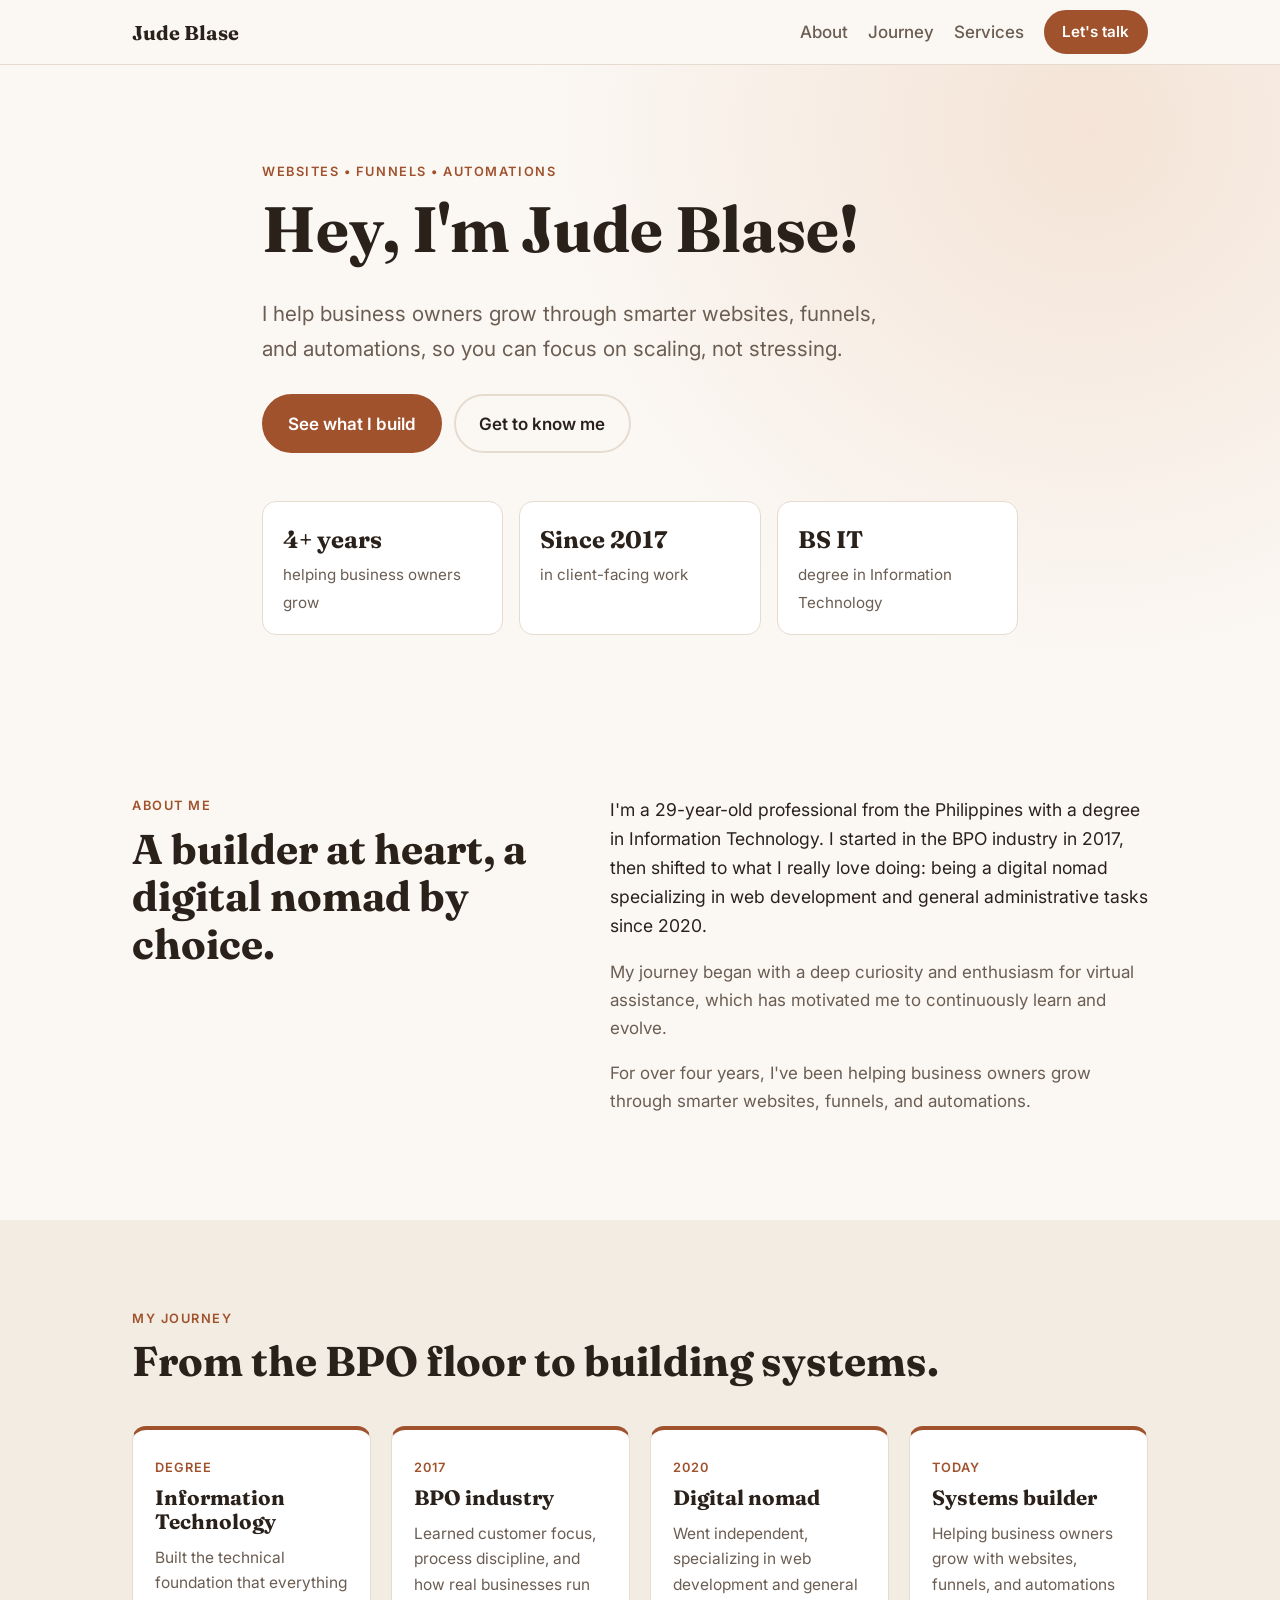
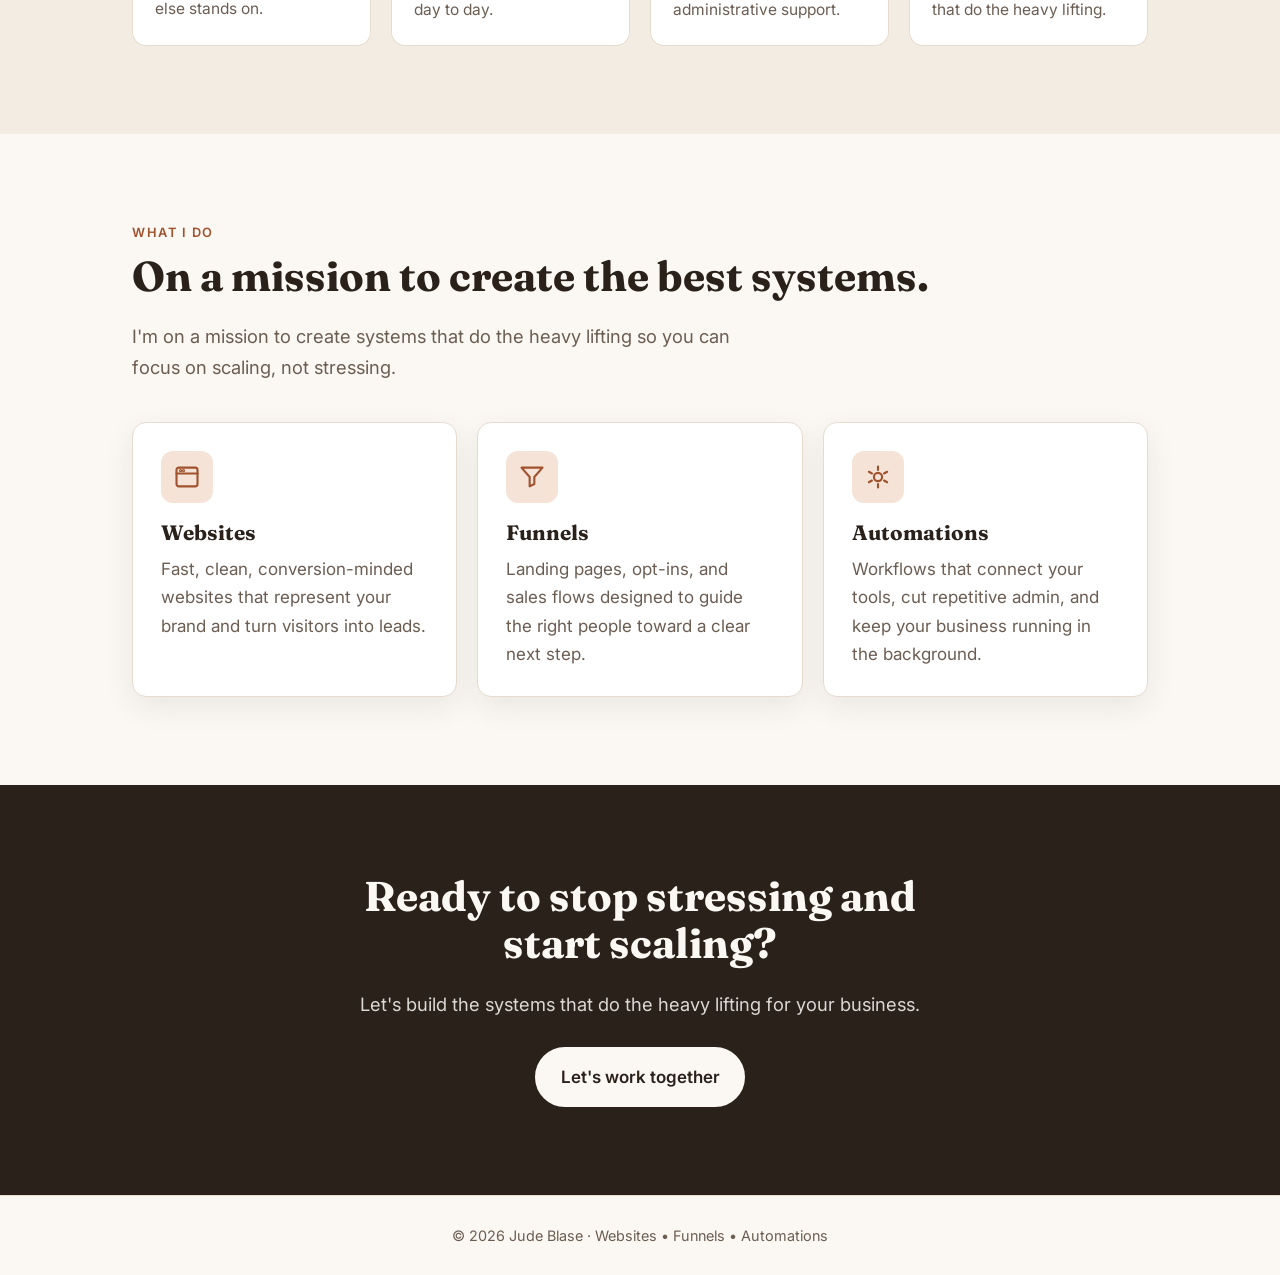
==== index.html @ 0bd10573 "Add Jude Blase portfolio page with intro, journey, and services Co-Authored-By: Claude Opus 5.5 <nor" ====
<!doctype html>
<html lang="en">
<head>
  <meta charset="utf-8">
  <meta name="viewport" content="width=device-width, initial-scale=1">
  <title>Jude Blase | Websites, Funnels & Automations</title>
  <meta name="description" content="Jude Blase is a web developer and virtual assistant from the Philippines who helps business owners grow through smarter websites, funnels, and automations.">
  <link rel="preconnect" href="https://fonts.googleapis.com">
  <link rel="preconnect" href="https://fonts.gstatic.com" crossorigin>
  <link href="https://fonts.googleapis.com/css2?family=Fraunces:opsz,wght@9..144,600;9..144,700&family=Inter:wght@400;500;600&display=swap" rel="stylesheet">
  <link rel="stylesheet" href="styles.css">
</head>
<body>
  <header class="site-header">
    <div class="container nav">
      <a class="brand" href="#top">Jude Blase</a>
      <nav aria-label="Main">
        <ul class="nav-links">
          <li><a href="#about">About</a></li>
          <li><a href="#journey">Journey</a></li>
          <li><a href="#services">Services</a></li>
          <li><a class="btn btn-small" href="#contact">Let's talk</a></li>
        </ul>
      </nav>
    </div>
  </header>

  <main id="top">
    <section class="hero">
      <div class="container hero-inner">
        <p class="eyebrow">Websites • Funnels • Automations</p>
        <h1>Hey, I'm Jude Blase!</h1>
        <p class="lede">
          I help business owners grow through smarter websites, funnels, and automations,
          so you can focus on scaling, not stressing.
        </p>
        <div class="hero-actions">
          <a class="btn" href="#services">See what I build</a>
          <a class="btn btn-ghost" href="#about">Get to know me</a>
        </div>
        <ul class="stats" aria-label="Highlights">
          <li><strong>4+ years</strong><span>helping business owners grow</span></li>
          <li><strong>Since 2017</strong><span>in client-facing work</span></li>
          <li><strong>BS IT</strong><span>degree in Information Technology</span></li>
        </ul>
      </div>
    </section>

    <section id="about" class="section">
      <div class="container two-col">
        <div>
          <p class="eyebrow">About me</p>
          <h2>A builder at heart, a digital nomad by choice.</h2>
        </div>
        <div class="prose">
          <p>
            I'm a 29-year-old professional from the Philippines with a degree in Information Technology.
            I started in the BPO industry in 2017, then shifted to what I really love doing: being a
            digital nomad specializing in web development and general administrative tasks since 2020.
          </p>
          <p>
            My journey began with a deep curiosity and enthusiasm for virtual assistance, which has
            motivated me to continuously learn and evolve.
          </p>
          <p>
            For over four years, I've been helping business owners grow through smarter websites,
            funnels, and automations.
          </p>
        </div>
      </div>
    </section>

    <section id="journey" class="section section-alt">
      <div class="container">
        <p class="eyebrow">My journey</p>
        <h2>From the BPO floor to building systems.</h2>
        <ol class="timeline">
          <li>
            <span class="year">Degree</span>
            <h3>Information Technology</h3>
            <p>Built the technical foundation that everything else stands on.</p>
          </li>
          <li>
            <span class="year">2017</span>
            <h3>BPO industry</h3>
            <p>Learned customer focus, process discipline, and how real businesses run day to day.</p>
          </li>
          <li>
            <span class="year">2020</span>
            <h3>Digital nomad</h3>
            <p>Went independent, specializing in web development and general administrative support.</p>
          </li>
          <li>
            <span class="year">Today</span>
            <h3>Systems builder</h3>
            <p>Helping business owners grow with websites, funnels, and automations that do the heavy lifting.</p>
          </li>
        </ol>
      </div>
    </section>

    <section id="services" class="section">
      <div class="container">
        <p class="eyebrow">What I do</p>
        <h2>On a mission to create the best systems.</h2>
        <p class="section-lede">
          I'm on a mission to create systems that do the heavy lifting so you can focus on scaling, not stressing.
        </p>
        <div class="cards">
          <article class="card">
            <div class="card-icon" aria-hidden="true">
              <svg viewBox="0 0 24 24" width="28" height="28" fill="none" stroke="currentColor" stroke-width="1.8" stroke-linecap="round" stroke-linejoin="round"><rect x="3" y="4" width="18" height="16" rx="2"/><path d="M3 9h18"/><circle cx="6.5" cy="6.5" r=".5"/><circle cx="9" cy="6.5" r=".5"/></svg>
            </div>
            <h3>Websites</h3>
            <p>Fast, clean, conversion-minded websites that represent your brand and turn visitors into leads.</p>
          </article>
          <article class="card">
            <div class="card-icon" aria-hidden="true">
              <svg viewBox="0 0 24 24" width="28" height="28" fill="none" stroke="currentColor" stroke-width="1.8" stroke-linecap="round" stroke-linejoin="round"><path d="M3 4h18l-7 8v6l-4 2v-8z"/></svg>
            </div>
            <h3>Funnels</h3>
            <p>Landing pages, opt-ins, and sales flows designed to guide the right people toward a clear next step.</p>
          </article>
          <article class="card">
            <div class="card-icon" aria-hidden="true">
              <svg viewBox="0 0 24 24" width="28" height="28" fill="none" stroke="currentColor" stroke-width="1.8" stroke-linecap="round" stroke-linejoin="round"><path d="M12 3v3M12 18v3M4.2 7.5l2.6 1.5M17.2 15l2.6 1.5M4.2 16.5l2.6-1.5M17.2 9l2.6-1.5"/><circle cx="12" cy="12" r="3.5"/></svg>
            </div>
            <h3>Automations</h3>
            <p>Workflows that connect your tools, cut repetitive admin, and keep your business running in the background.</p>
          </article>
        </div>
      </div>
    </section>

    <section id="contact" class="section cta">
      <div class="container cta-inner">
        <h2>Ready to stop stressing and start scaling?</h2>
        <p>Let's build the systems that do the heavy lifting for your business.</p>
        <a class="btn btn-light" href="#top">Let's work together</a>
      </div>
    </section>
  </main>

  <footer class="site-footer">
    <div class="container">
      <p>&copy; <span id="year">2026</span> Jude Blase · Websites • Funnels • Automations</p>
    </div>
  </footer>

  <script>
    document.getElementById('year').textContent = new Date().getFullYear();
  </script>
</body>
</html>
---- styles.css ----
:root {
  --bg: #fbf8f4;
  --bg-alt: #f3ece3;
  --surface: #ffffff;
  --text: #2a211b;
  --muted: #6b5d52;
  --accent: #a0522d;
  --accent-strong: #7f3f20;
  --accent-soft: #f4e3d6;
  --border: #e6dbcf;
  --cta-bg: #2a211b;
  --cta-text: #fbf8f4;
  --radius: 14px;
  --shadow: 0 10px 30px rgba(42, 33, 27, 0.08);
}

@media (prefers-color-scheme: dark) {
  :root {
    --bg: #17120f;
    --bg-alt: #1f1914;
    --surface: #241d18;
    --text: #f3ebe3;
    --muted: #b8a89a;
    --accent: #e0915f;
    --accent-strong: #f0a676;
    --accent-soft: #3a2a20;
    --border: #3a2f27;
    --cta-bg: #2e231c;
    --cta-text: #f3ebe3;
    --shadow: 0 10px 30px rgba(0, 0, 0, 0.35);
  }
}

* { box-sizing: border-box; }

html { scroll-behavior: smooth; }

body {
  margin: 0;
  background: var(--bg);
  color: var(--text);
  font-family: "Inter", system-ui, -apple-system, "Segoe UI", sans-serif;
  font-size: 17px;
  line-height: 1.65;
}

h1, h2, h3 {
  font-family: "Fraunces", Georgia, serif;
  line-height: 1.15;
  margin: 0 0 0.5em;
}

h1 { font-size: clamp(2.4rem, 6vw, 4rem); }
h2 { font-size: clamp(1.8rem, 4vw, 2.6rem); }
h3 { font-size: 1.3rem; }

p { margin: 0 0 1em; }

a { color: var(--accent); }

.container {
  width: 100%;
  max-width: 1080px;
  margin: 0 auto;
  padding: 0 16px;
}

@media (min-width: 720px) {
  .container { padding: 0 32px; }
}

/* Header */
.site-header {
  position: sticky;
  top: 0;
  z-index: 10;
  background: color-mix(in srgb, var(--bg) 88%, transparent);
  backdrop-filter: blur(8px);
  border-bottom: 1px solid var(--border);
}

.nav {
  display: flex;
  align-items: center;
  justify-content: space-between;
  gap: 16px;
  min-height: 64px;
}

.brand {
  font-family: "Fraunces", Georgia, serif;
  font-weight: 700;
  font-size: 1.25rem;
  color: var(--text);
  text-decoration: none;
}

.nav-links {
  display: flex;
  align-items: center;
  gap: 20px;
  list-style: none;
  margin: 0;
  padding: 0;
}

.nav-links a:not(.btn) {
  color: var(--muted);
  text-decoration: none;
  font-weight: 500;
}

.nav-links a:not(.btn):hover { color: var(--text); }

@media (max-width: 640px) {
  .nav-links li:not(:last-child) { display: none; }
}

/* Buttons */
.btn {
  display: inline-block;
  padding: 0.8em 1.4em;
  border-radius: 999px;
  background: var(--accent);
  color: #fff;
  font-weight: 600;
  text-decoration: none;
  border: 2px solid var(--accent);
  transition: background 0.2s, border-color 0.2s, transform 0.2s;
}

.btn:hover {
  background: var(--accent-strong);
  border-color: var(--accent-strong);
  transform: translateY(-1px);
}

.btn-small { padding: 0.5em 1.1em; font-size: 0.95rem; }

.btn-ghost {
  background: transparent;
  color: var(--text);
  border-color: var(--border);
}

.btn-ghost:hover {
  background: var(--accent-soft);
  border-color: var(--accent);
}

.btn-light {
  background: var(--cta-text);
  color: var(--cta-bg);
  border-color: var(--cta-text);
}

.btn-light:hover {
  background: var(--accent);
  border-color: var(--accent);
  color: #fff;
}

/* Hero */
.hero {
  padding: 96px 0 72px;
  background:
    radial-gradient(circle at 85% 10%, var(--accent-soft), transparent 45%),
    var(--bg);
}

.hero-inner { max-width: 820px; }

.eyebrow {
  text-transform: uppercase;
  letter-spacing: 0.12em;
  font-size: 0.8rem;
  font-weight: 600;
  color: var(--accent);
  margin-bottom: 0.75em;
}

.lede {
  font-size: clamp(1.1rem, 2.4vw, 1.3rem);
  color: var(--muted);
  max-width: 640px;
}

.hero-actions {
  display: flex;
  flex-wrap: wrap;
  gap: 12px;
  margin: 28px 0 48px;
}

.stats {
  display: grid;
  grid-template-columns: repeat(auto-fit, minmax(180px, 1fr));
  gap: 16px;
  list-style: none;
  padding: 0;
  margin: 0;
}

.stats li {
  background: var(--surface);
  border: 1px solid var(--border);
  border-radius: var(--radius);
  padding: 18px 20px;
}

.stats strong {
  display: block;
  font-family: "Fraunces", Georgia, serif;
  font-size: 1.5rem;
}

.stats span {
  color: var(--muted);
  font-size: 0.95rem;
}

/* Sections */
.section { padding: 88px 0; }

.section-alt { background: var(--bg-alt); }

.section-lede {
  color: var(--muted);
  font-size: 1.15rem;
  max-width: 640px;
  margin-bottom: 40px;
}

.two-col {
  display: grid;
  gap: 32px;
}

@media (min-width: 860px) {
  .two-col { grid-template-columns: 1fr 1.3fr; gap: 64px; }
}

.prose p { color: var(--muted); }
.prose p:first-child { color: var(--text); font-size: 1.1rem; }

/* Timeline */
.timeline {
  list-style: none;
  padding: 0;
  margin: 40px 0 0;
  display: grid;
  gap: 20px;
}

@media (min-width: 860px) {
  .timeline { grid-template-columns: repeat(4, 1fr); }
}

.timeline li {
  background: var(--surface);
  border: 1px solid var(--border);
  border-top: 4px solid var(--accent);
  border-radius: var(--radius);
  padding: 22px;
}

.timeline .year {
  display: inline-block;
  font-size: 0.8rem;
  font-weight: 600;
  letter-spacing: 0.08em;
  text-transform: uppercase;
  color: var(--accent);
  margin-bottom: 8px;
}

.timeline p {
  color: var(--muted);
  margin: 0;
  font-size: 0.97rem;
}

/* Cards */
.cards {
  display: grid;
  gap: 20px;
}

@media (min-width: 760px) {
  .cards { grid-template-columns: repeat(3, 1fr); }
}

.card {
  background: var(--surface);
  border: 1px solid var(--border);
  border-radius: var(--radius);
  padding: 28px;
  box-shadow: var(--shadow);
  transition: transform 0.2s;
}

.card:hover { transform: translateY(-3px); }

.card-icon {
  display: inline-flex;
  align-items: center;
  justify-content: center;
  width: 52px;
  height: 52px;
  border-radius: 12px;
  background: var(--accent-soft);
  color: var(--accent);
  margin-bottom: 18px;
}

.card p {
  color: var(--muted);
  margin: 0;
}

/* CTA */
.cta {
  background: var(--cta-bg);
  color: var(--cta-text);
  text-align: center;
}

.cta-inner { max-width: 680px; }

.cta p {
  opacity: 0.85;
  font-size: 1.15rem;
  margin-bottom: 28px;
}

/* Footer */
.site-footer {
  padding: 28px 0;
  border-top: 1px solid var(--border);
  color: var(--muted);
  font-size: 0.9rem;
  text-align: center;
}

.site-footer p { margin: 0; }

@media (prefers-reduced-motion: reduce) {
  html { scroll-behavior: auto; }
  .btn, .card { transition: none; }
}
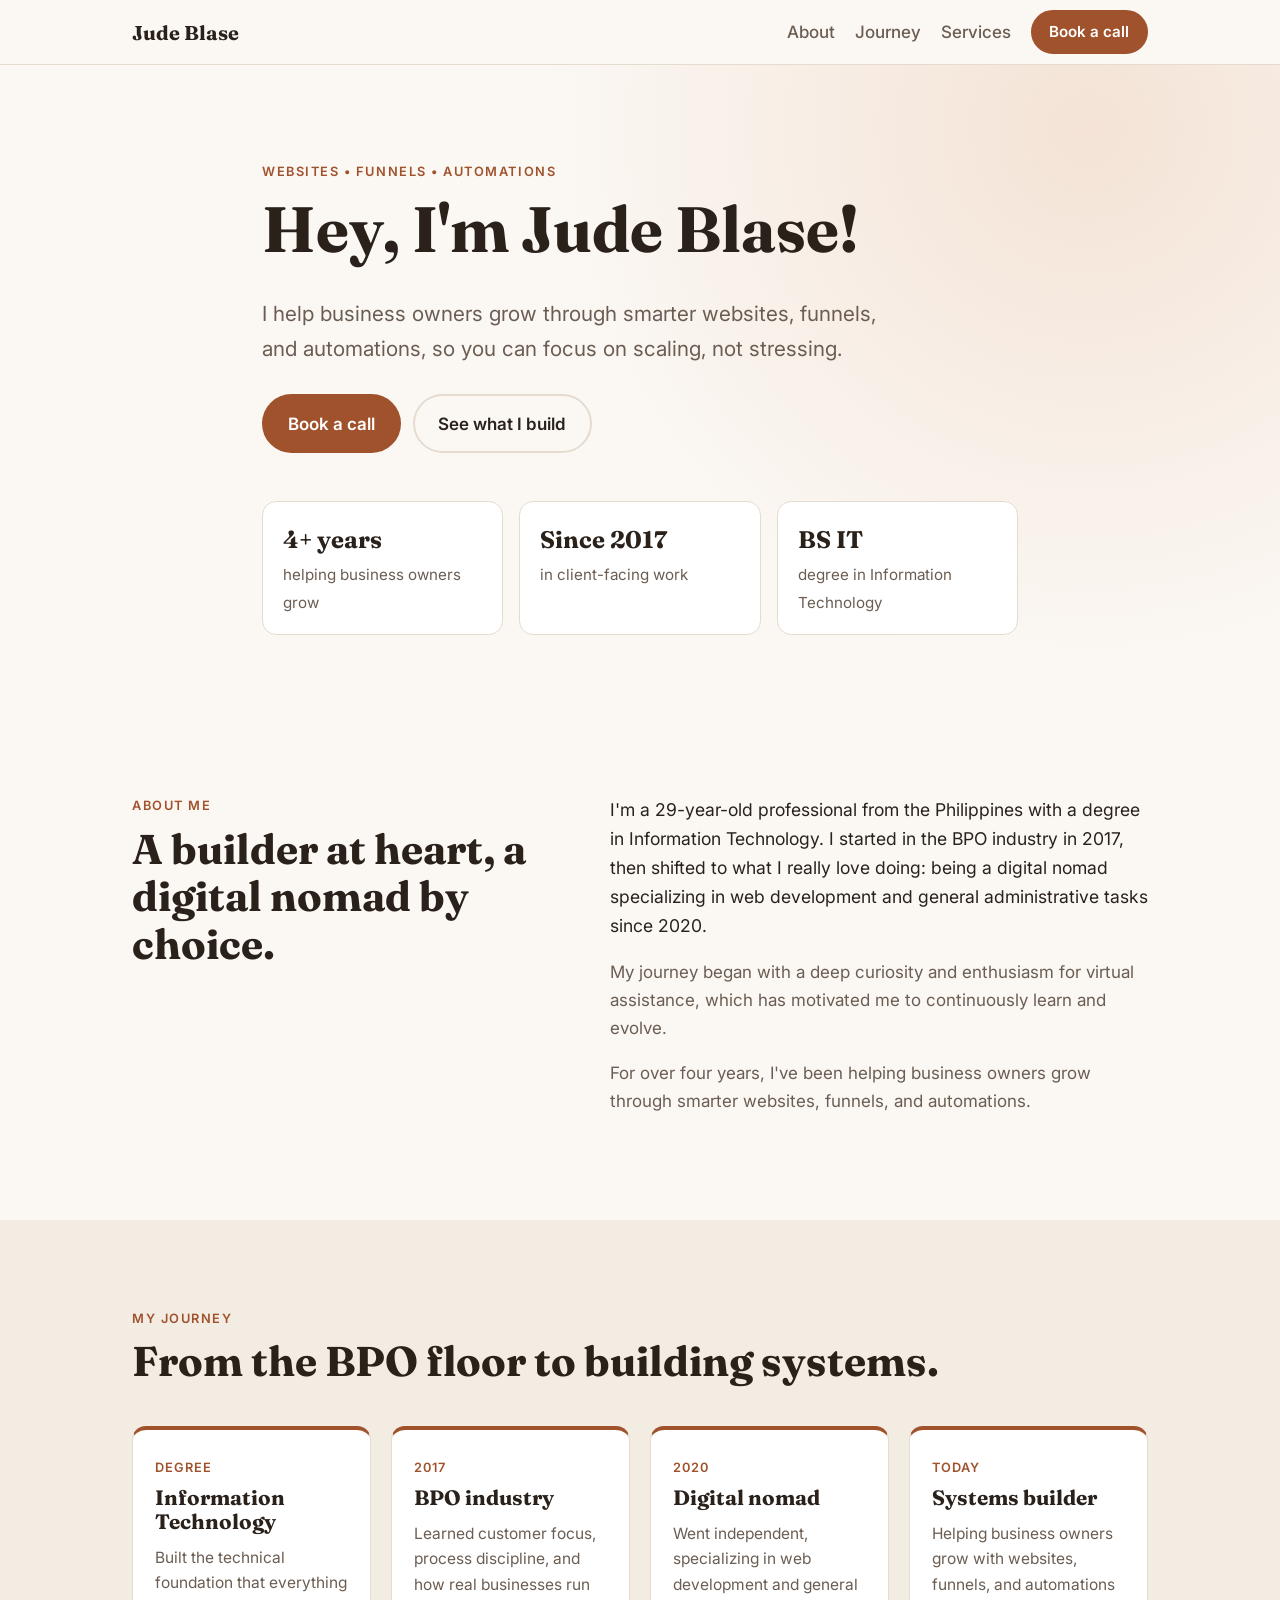
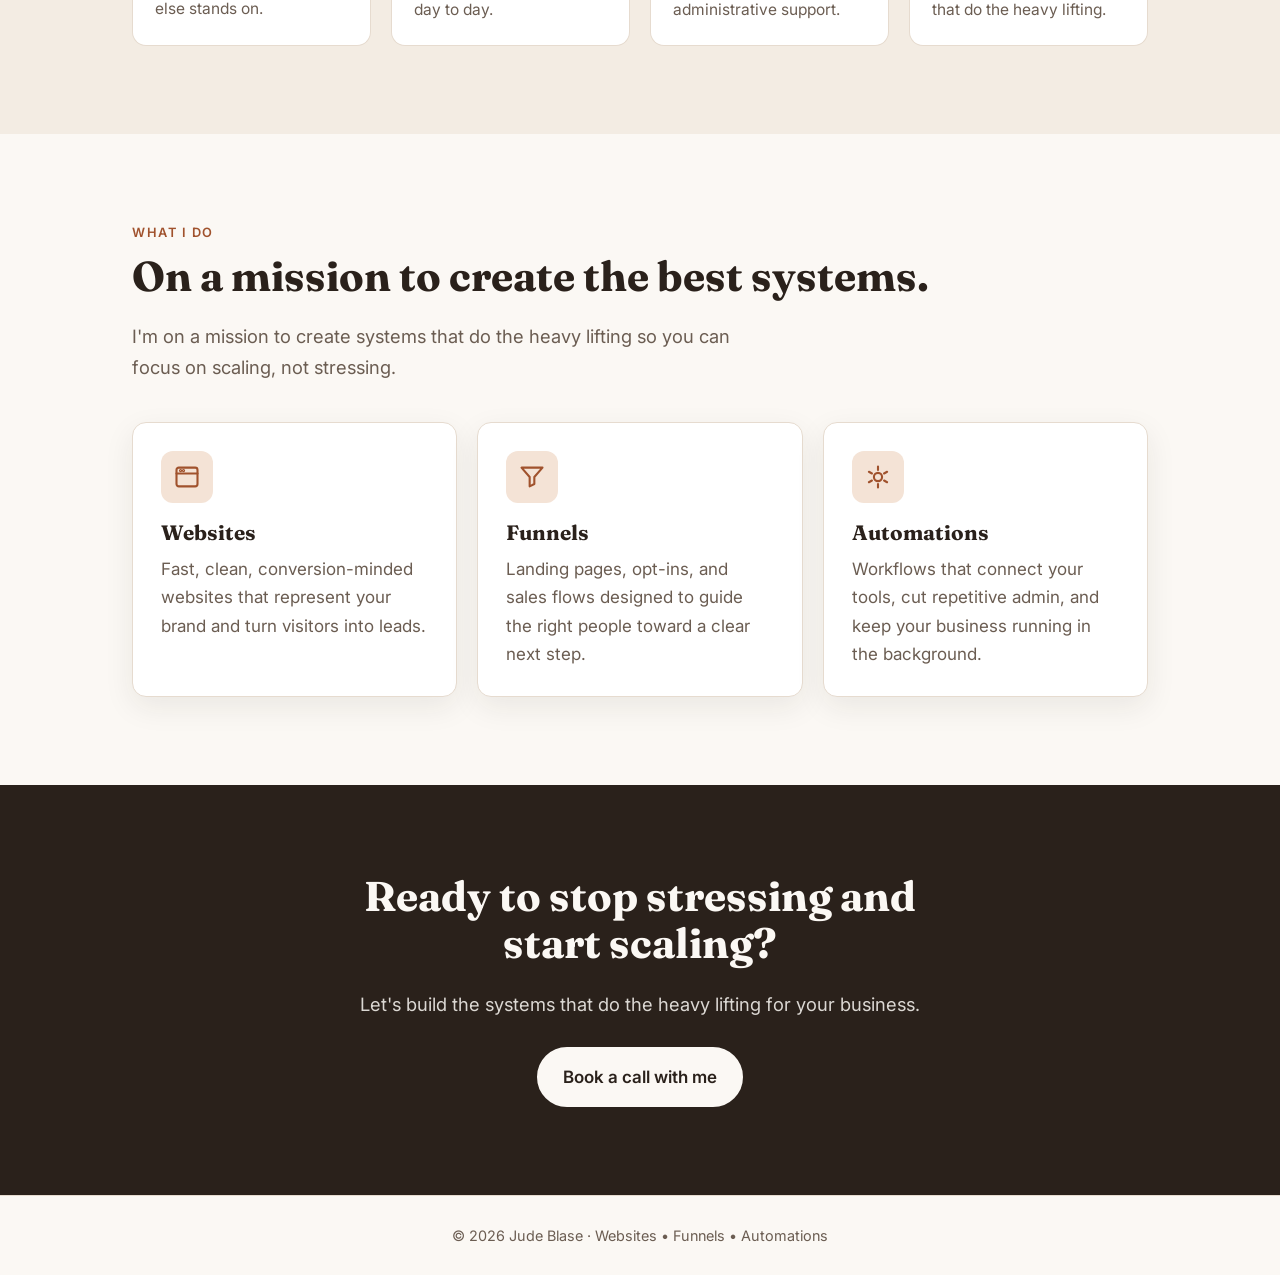
==== commit 07e081c5: "Link booking calendar and add testimonials section Co-Authored-By: Claude Opus 5.5 <noreply@anthropi" ====
--- a/index.html
+++ b/index.html
@@ -19,7 +19,8 @@
           <li><a href="#about">About</a></li>
           <li><a href="#journey">Journey</a></li>
           <li><a href="#services">Services</a></li>
-          <li><a class="btn btn-small" href="#contact">Let's talk</a></li>
+          <li id="nav-testimonials" hidden><a href="#testimonials">Testimonials</a></li>
+          <li><a class="btn btn-small" href="https://api.leadconnectorhq.com/widget/bookings/meet-with-jude" target="_blank" rel="noopener">Book a call</a></li>
         </ul>
       </nav>
     </div>
@@ -35,8 +36,8 @@
           so you can focus on scaling, not stressing.
         </p>
         <div class="hero-actions">
-          <a class="btn" href="#services">See what I build</a>
-          <a class="btn btn-ghost" href="#about">Get to know me</a>
+          <a class="btn" href="https://api.leadconnectorhq.com/widget/bookings/meet-with-jude" target="_blank" rel="noopener">Book a call</a>
+          <a class="btn btn-ghost" href="#services">See what I build</a>
         </div>
         <ul class="stats" aria-label="Highlights">
           <li><strong>4+ years</strong><span>helping business owners grow</span></li>
@@ -132,11 +133,19 @@
       </div>
     </section>
 
+    <section id="testimonials" class="section section-alt" hidden>
+      <div class="container">
+        <p class="eyebrow">Testimonials</p>
+        <h2>What clients say.</h2>
+        <div class="testimonials" id="testimonial-list"></div>
+      </div>
+    </section>
+
     <section id="contact" class="section cta">
       <div class="container cta-inner">
         <h2>Ready to stop stressing and start scaling?</h2>
         <p>Let's build the systems that do the heavy lifting for your business.</p>
-        <a class="btn btn-light" href="#top">Let's work together</a>
+        <a class="btn btn-light" href="https://api.leadconnectorhq.com/widget/bookings/meet-with-jude" target="_blank" rel="noopener">Book a call with me</a>
       </div>
     </section>
   </main>
@@ -147,8 +156,55 @@
     </div>
   </footer>
 
+  <script src="testimonials.js"></script>
   <script>
     document.getElementById('year').textContent = new Date().getFullYear();
+
+    (function renderTestimonials() {
+      if (typeof TESTIMONIALS === 'undefined' || !TESTIMONIALS.length) return;
+
+      var list = document.getElementById('testimonial-list');
+
+      TESTIMONIALS.forEach(function (t) {
+        var card = document.createElement('figure');
+        card.className = 'testimonial';
+
+        var quote = document.createElement('blockquote');
+        quote.textContent = '“' + t.quote + '”';
+
+        var caption = document.createElement('figcaption');
+
+        var avatar = document.createElement('span');
+        avatar.className = 'avatar';
+        avatar.setAttribute('aria-hidden', 'true');
+        avatar.textContent = (t.name || '?')
+          .split(/\s+/)
+          .map(function (part) { return part.charAt(0); })
+          .join('')
+          .slice(0, 2)
+          .toUpperCase();
+
+        var who = document.createElement('span');
+        who.className = 'who';
+        var name = document.createElement('strong');
+        name.textContent = t.name || '';
+        who.appendChild(name);
+        if (t.role) {
+          var role = document.createElement('span');
+          role.textContent = t.role;
+          who.appendChild(role);
+        }
+
+        caption.appendChild(avatar);
+        caption.appendChild(who);
+        card.appendChild(quote);
+        card.appendChild(caption);
+        list.appendChild(card);
+      });
+
+      document.getElementById('testimonials').hidden = false;
+      document.getElementById('nav-testimonials').hidden = false;
+    })();
   </script>
 </body>
 </html>
--- a/styles.css
+++ b/styles.css
@@ -33,6 +33,8 @@
 
 * { box-sizing: border-box; }
 
+[hidden] { display: none !important; }
+
 html { scroll-behavior: smooth; }
 
 body {
@@ -318,6 +320,71 @@
   margin: 0;
 }
 
+/* Testimonials */
+.testimonials {
+  display: grid;
+  gap: 20px;
+  margin-top: 40px;
+}
+
+@media (min-width: 760px) {
+  .testimonials { grid-template-columns: repeat(2, 1fr); }
+}
+
+@media (min-width: 1020px) {
+  .testimonials { grid-template-columns: repeat(3, 1fr); }
+}
+
+.testimonial {
+  display: flex;
+  flex-direction: column;
+  justify-content: space-between;
+  gap: 24px;
+  margin: 0;
+  background: var(--surface);
+  border: 1px solid var(--border);
+  border-radius: var(--radius);
+  padding: 28px;
+  box-shadow: var(--shadow);
+}
+
+.testimonial blockquote {
+  margin: 0;
+  font-size: 1.05rem;
+  color: var(--text);
+}
+
+.testimonial figcaption {
+  display: flex;
+  align-items: center;
+  gap: 12px;
+}
+
+.avatar {
+  flex: none;
+  display: inline-flex;
+  align-items: center;
+  justify-content: center;
+  width: 44px;
+  height: 44px;
+  border-radius: 50%;
+  background: var(--accent-soft);
+  color: var(--accent);
+  font-weight: 600;
+  font-size: 0.95rem;
+}
+
+.who {
+  display: flex;
+  flex-direction: column;
+  line-height: 1.35;
+}
+
+.who span {
+  color: var(--muted);
+  font-size: 0.92rem;
+}
+
 /* CTA */
 .cta {
   background: var(--cta-bg);
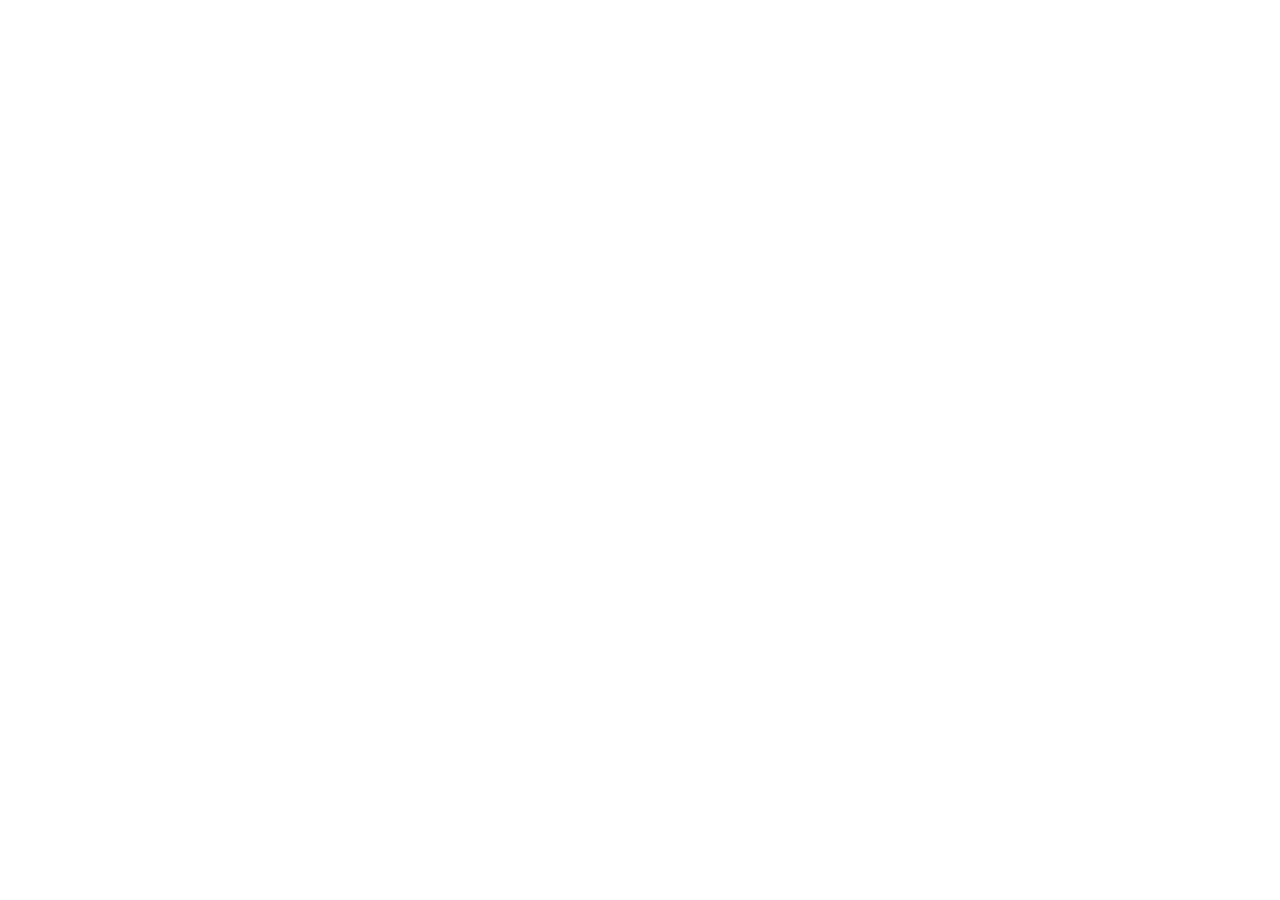
==== commit a6bfb1d3: "Import brewed-ops/portfolio-template as the portfolio base Copies the Vite + React template (upstrea" ====
--- a/index.html
+++ b/index.html
@@ -1,210 +1,59 @@
 <!doctype html>
 <html lang="en">
-<head>
-  <meta charset="utf-8">
-  <meta name="viewport" content="width=device-width, initial-scale=1">
-  <title>Jude Blase | Websites, Funnels & Automations</title>
-  <meta name="description" content="Jude Blase is a web developer and virtual assistant from the Philippines who helps business owners grow through smarter websites, funnels, and automations.">
-  <link rel="preconnect" href="https://fonts.googleapis.com">
-  <link rel="preconnect" href="https://fonts.gstatic.com" crossorigin>
-  <link href="https://fonts.googleapis.com/css2?family=Fraunces:opsz,wght@9..144,600;9..144,700&family=Inter:wght@400;500;600&display=swap" rel="stylesheet">
-  <link rel="stylesheet" href="styles.css">
-</head>
-<body>
-  <header class="site-header">
-    <div class="container nav">
-      <a class="brand" href="#top">Jude Blase</a>
-      <nav aria-label="Main">
-        <ul class="nav-links">
-          <li><a href="#about">About</a></li>
-          <li><a href="#journey">Journey</a></li>
-          <li><a href="#services">Services</a></li>
-          <li id="nav-testimonials" hidden><a href="#testimonials">Testimonials</a></li>
-          <li><a class="btn btn-small" href="https://api.leadconnectorhq.com/widget/bookings/meet-with-jude" target="_blank" rel="noopener">Book a call</a></li>
-        </ul>
-      </nav>
-    </div>
-  </header>
+  <head>
+    <meta charset="UTF-8" />
+    <!-- viewport-fit=cover: without it every env(safe-area-inset-*) the phone
+         shell pads with is 0. -->
+    <meta name="viewport" content="width=device-width, initial-scale=1.0, viewport-fit=cover" />
 
-  <main id="top">
-    <section class="hero">
-      <div class="container hero-inner">
-        <p class="eyebrow">Websites • Funnels • Automations</p>
-        <h1>Hey, I'm Jude Blase!</h1>
-        <p class="lede">
-          I help business owners grow through smarter websites, funnels, and automations,
-          so you can focus on scaling, not stressing.
-        </p>
-        <div class="hero-actions">
-          <a class="btn" href="https://api.leadconnectorhq.com/widget/bookings/meet-with-jude" target="_blank" rel="noopener">Book a call</a>
-          <a class="btn btn-ghost" href="#services">See what I build</a>
-        </div>
-        <ul class="stats" aria-label="Highlights">
-          <li><strong>4+ years</strong><span>helping business owners grow</span></li>
-          <li><strong>Since 2017</strong><span>in client-facing work</span></li>
-          <li><strong>BS IT</strong><span>degree in Information Technology</span></li>
-        </ul>
-      </div>
-    </section>
+    <!-- PLACEHOLDER - SEO. Replace the title, description, URLs and share image. -->
+    <title>Your Name - Your Title</title>
+    <meta name="description" content="PLACEHOLDER - one sentence on what you do and who you do it for." />
+    <meta name="author" content="Your Name" />
+    <meta name="robots" content="index, follow, max-image-preview:large" />
+    <!-- The browser bar takes the page colour (--cream per theme); the inline
+         theme script below and lib/theme.ts keep it in step with the toggle.
+         Literal hex here only because this runs before any stylesheet loads. -->
+    <meta name="theme-color" content="#F4F4ED" />
+    <!-- <link rel="canonical" href="https://yoursite.com/" /> -->
 
-    <section id="about" class="section">
-      <div class="container two-col">
-        <div>
-          <p class="eyebrow">About me</p>
-          <h2>A builder at heart, a digital nomad by choice.</h2>
-        </div>
-        <div class="prose">
-          <p>
-            I'm a 29-year-old professional from the Philippines with a degree in Information Technology.
-            I started in the BPO industry in 2017, then shifted to what I really love doing: being a
-            digital nomad specializing in web development and general administrative tasks since 2020.
-          </p>
-          <p>
-            My journey began with a deep curiosity and enthusiasm for virtual assistance, which has
-            motivated me to continuously learn and evolve.
-          </p>
-          <p>
-            For over four years, I've been helping business owners grow through smarter websites,
-            funnels, and automations.
-          </p>
-        </div>
-      </div>
-    </section>
+    <link rel="icon" type="image/svg+xml" href="/favicon.svg" />
 
-    <section id="journey" class="section section-alt">
-      <div class="container">
-        <p class="eyebrow">My journey</p>
-        <h2>From the BPO floor to building systems.</h2>
-        <ol class="timeline">
-          <li>
-            <span class="year">Degree</span>
-            <h3>Information Technology</h3>
-            <p>Built the technical foundation that everything else stands on.</p>
-          </li>
-          <li>
-            <span class="year">2017</span>
-            <h3>BPO industry</h3>
-            <p>Learned customer focus, process discipline, and how real businesses run day to day.</p>
-          </li>
-          <li>
-            <span class="year">2020</span>
-            <h3>Digital nomad</h3>
-            <p>Went independent, specializing in web development and general administrative support.</p>
-          </li>
-          <li>
-            <span class="year">Today</span>
-            <h3>Systems builder</h3>
-            <p>Helping business owners grow with websites, funnels, and automations that do the heavy lifting.</p>
-          </li>
-        </ol>
-      </div>
-    </section>
+    <meta http-equiv="X-Content-Type-Options" content="nosniff" />
+    <meta name="referrer" content="strict-origin-when-cross-origin" />
 
-    <section id="services" class="section">
-      <div class="container">
-        <p class="eyebrow">What I do</p>
-        <h2>On a mission to create the best systems.</h2>
-        <p class="section-lede">
-          I'm on a mission to create systems that do the heavy lifting so you can focus on scaling, not stressing.
-        </p>
-        <div class="cards">
-          <article class="card">
-            <div class="card-icon" aria-hidden="true">
-              <svg viewBox="0 0 24 24" width="28" height="28" fill="none" stroke="currentColor" stroke-width="1.8" stroke-linecap="round" stroke-linejoin="round"><rect x="3" y="4" width="18" height="16" rx="2"/><path d="M3 9h18"/><circle cx="6.5" cy="6.5" r=".5"/><circle cx="9" cy="6.5" r=".5"/></svg>
-            </div>
-            <h3>Websites</h3>
-            <p>Fast, clean, conversion-minded websites that represent your brand and turn visitors into leads.</p>
-          </article>
-          <article class="card">
-            <div class="card-icon" aria-hidden="true">
-              <svg viewBox="0 0 24 24" width="28" height="28" fill="none" stroke="currentColor" stroke-width="1.8" stroke-linecap="round" stroke-linejoin="round"><path d="M3 4h18l-7 8v6l-4 2v-8z"/></svg>
-            </div>
-            <h3>Funnels</h3>
-            <p>Landing pages, opt-ins, and sales flows designed to guide the right people toward a clear next step.</p>
-          </article>
-          <article class="card">
-            <div class="card-icon" aria-hidden="true">
-              <svg viewBox="0 0 24 24" width="28" height="28" fill="none" stroke="currentColor" stroke-width="1.8" stroke-linecap="round" stroke-linejoin="round"><path d="M12 3v3M12 18v3M4.2 7.5l2.6 1.5M17.2 15l2.6 1.5M4.2 16.5l2.6-1.5M17.2 9l2.6-1.5"/><circle cx="12" cy="12" r="3.5"/></svg>
-            </div>
-            <h3>Automations</h3>
-            <p>Workflows that connect your tools, cut repetitive admin, and keep your business running in the background.</p>
-          </article>
-        </div>
-      </div>
-    </section>
+    <!-- The rail avatar is above the fold on every desktop route. Keep this in
+         sync with profile.avatarSrc in src/data/profile.ts. -->
+    <link rel="preload" as="image" href="/avatar.svg" fetchpriority="high" media="(min-width: 1100px)" />
 
-    <section id="testimonials" class="section section-alt" hidden>
-      <div class="container">
-        <p class="eyebrow">Testimonials</p>
-        <h2>What clients say.</h2>
-        <div class="testimonials" id="testimonial-list"></div>
-      </div>
-    </section>
+    <!-- Open Graph / social share. og:image must be an absolute URL once you deploy. -->
+    <meta property="og:type" content="website" />
+    <meta property="og:site_name" content="Your Name" />
+    <meta property="og:title" content="Your Name - Your Title" />
+    <meta property="og:description" content="PLACEHOLDER - one sentence on what you do and who you do it for." />
+    <!-- <meta property="og:url" content="https://yoursite.com/" /> -->
+    <!-- <meta property="og:image" content="https://yoursite.com/share.png" /> -->
+    <meta name="twitter:card" content="summary_large_image" />
 
-    <section id="contact" class="section cta">
-      <div class="container cta-inner">
-        <h2>Ready to stop stressing and start scaling?</h2>
-        <p>Let's build the systems that do the heavy lifting for your business.</p>
-        <a class="btn btn-light" href="https://api.leadconnectorhq.com/widget/bookings/meet-with-jude" target="_blank" rel="noopener">Book a call with me</a>
-      </div>
-    </section>
-  </main>
-
-  <footer class="site-footer">
-    <div class="container">
-      <p>&copy; <span id="year">2026</span> Jude Blase · Websites • Funnels • Automations</p>
-    </div>
-  </footer>
-
-  <script src="testimonials.js"></script>
-  <script>
-    document.getElementById('year').textContent = new Date().getFullYear();
-
-    (function renderTestimonials() {
-      if (typeof TESTIMONIALS === 'undefined' || !TESTIMONIALS.length) return;
-
-      var list = document.getElementById('testimonial-list');
-
-      TESTIMONIALS.forEach(function (t) {
-        var card = document.createElement('figure');
-        card.className = 'testimonial';
-
-        var quote = document.createElement('blockquote');
-        quote.textContent = '“' + t.quote + '”';
-
-        var caption = document.createElement('figcaption');
-
-        var avatar = document.createElement('span');
-        avatar.className = 'avatar';
-        avatar.setAttribute('aria-hidden', 'true');
-        avatar.textContent = (t.name || '?')
-          .split(/\s+/)
-          .map(function (part) { return part.charAt(0); })
-          .join('')
-          .slice(0, 2)
-          .toUpperCase();
-
-        var who = document.createElement('span');
-        who.className = 'who';
-        var name = document.createElement('strong');
-        name.textContent = t.name || '';
-        who.appendChild(name);
-        if (t.role) {
-          var role = document.createElement('span');
-          role.textContent = t.role;
-          who.appendChild(role);
+    <!-- Theme before first paint: no flash of the wrong palette. Default is
+         light; dark is the visitor's opt-in, persisted in localStorage. -->
+    <script>
+      (function () {
+        try {
+          document.documentElement.dataset.theme =
+            localStorage.getItem('theme') === 'dark' ? 'dark' : 'light';
+        } catch (e) {
+          document.documentElement.dataset.theme = 'light';
         }
-
-        caption.appendChild(avatar);
-        caption.appendChild(who);
-        card.appendChild(quote);
-        card.appendChild(caption);
-        list.appendChild(card);
-      });
-
-      document.getElementById('testimonials').hidden = false;
-      document.getElementById('nav-testimonials').hidden = false;
-    })();
-  </script>
-</body>
+        if (document.documentElement.dataset.theme === 'dark') {
+          var bar = document.querySelector('meta[name="theme-color"]');
+          if (bar) bar.setAttribute('content', '#070B14');
+        }
+      })();
+    </script>
+  </head>
+  <body>
+    <div id="root"></div>
+    <script type="module" src="/src/main.tsx"></script>
+  </body>
 </html>
